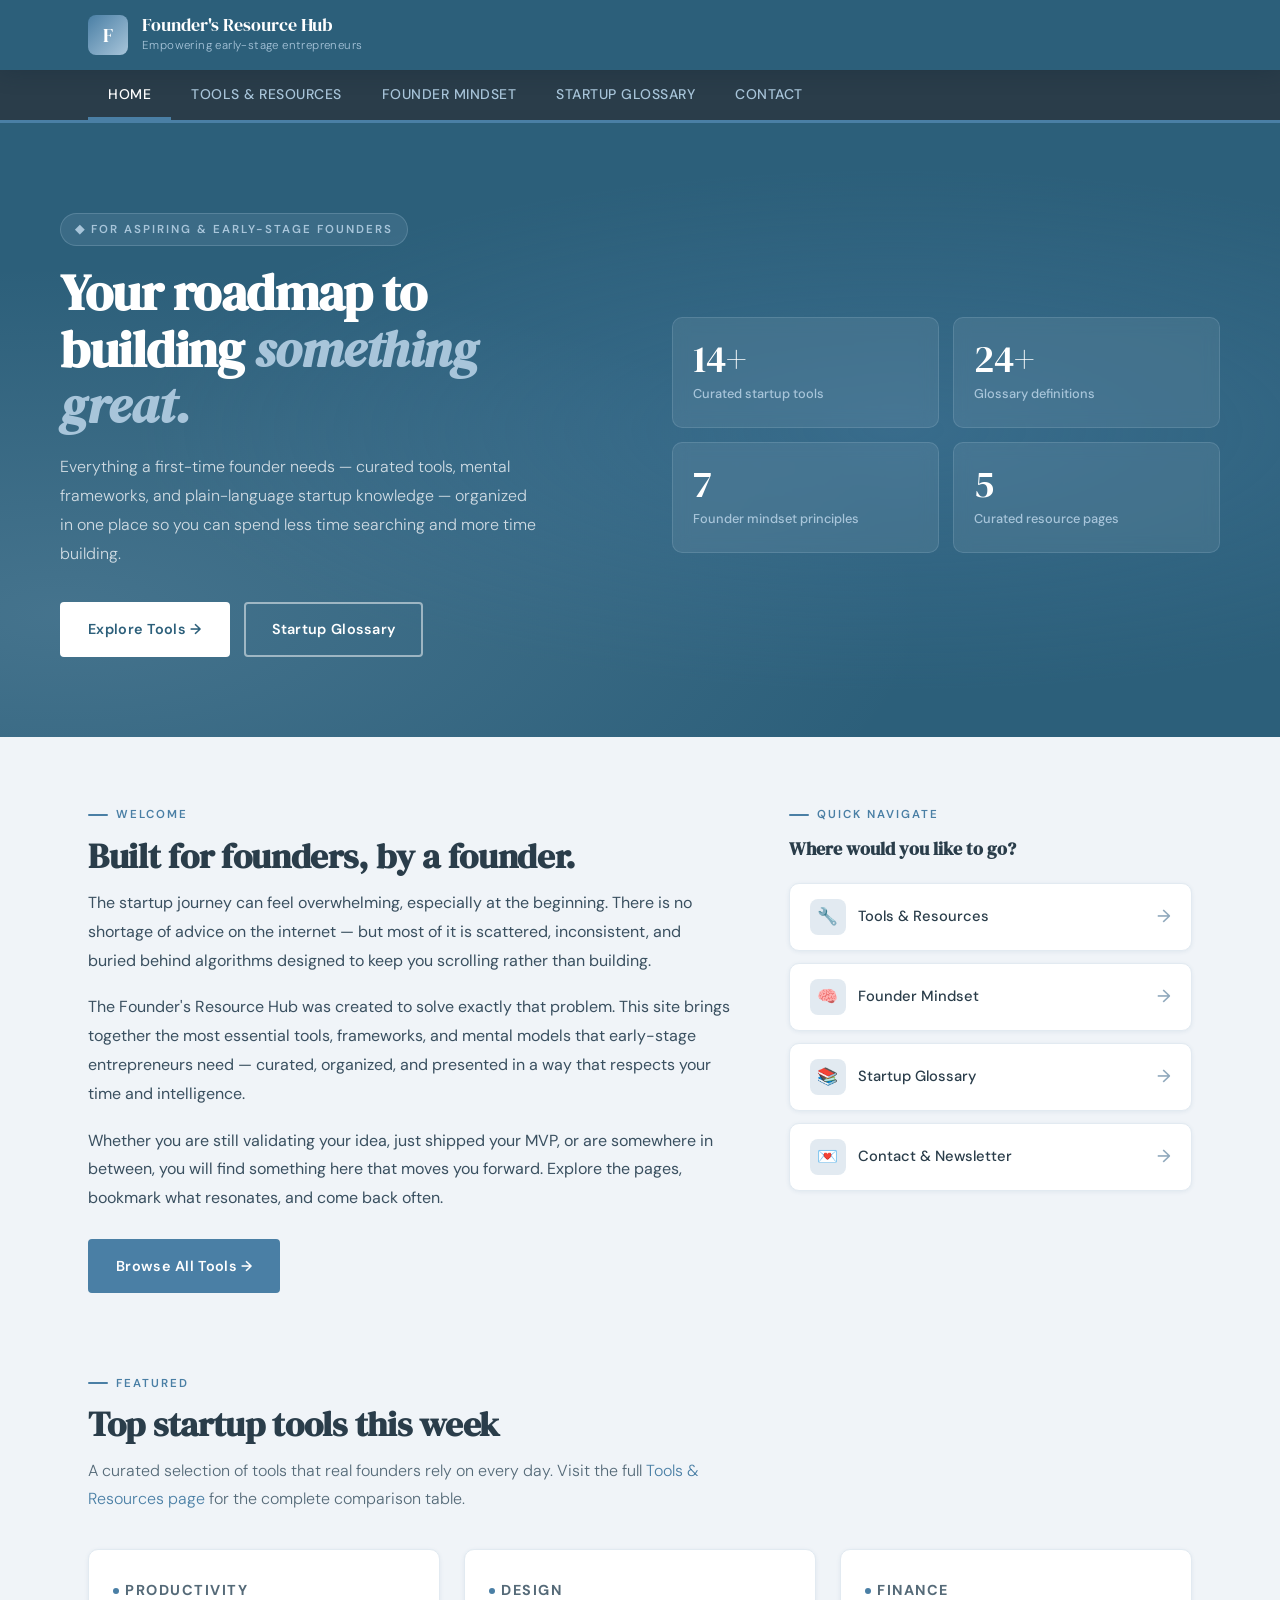
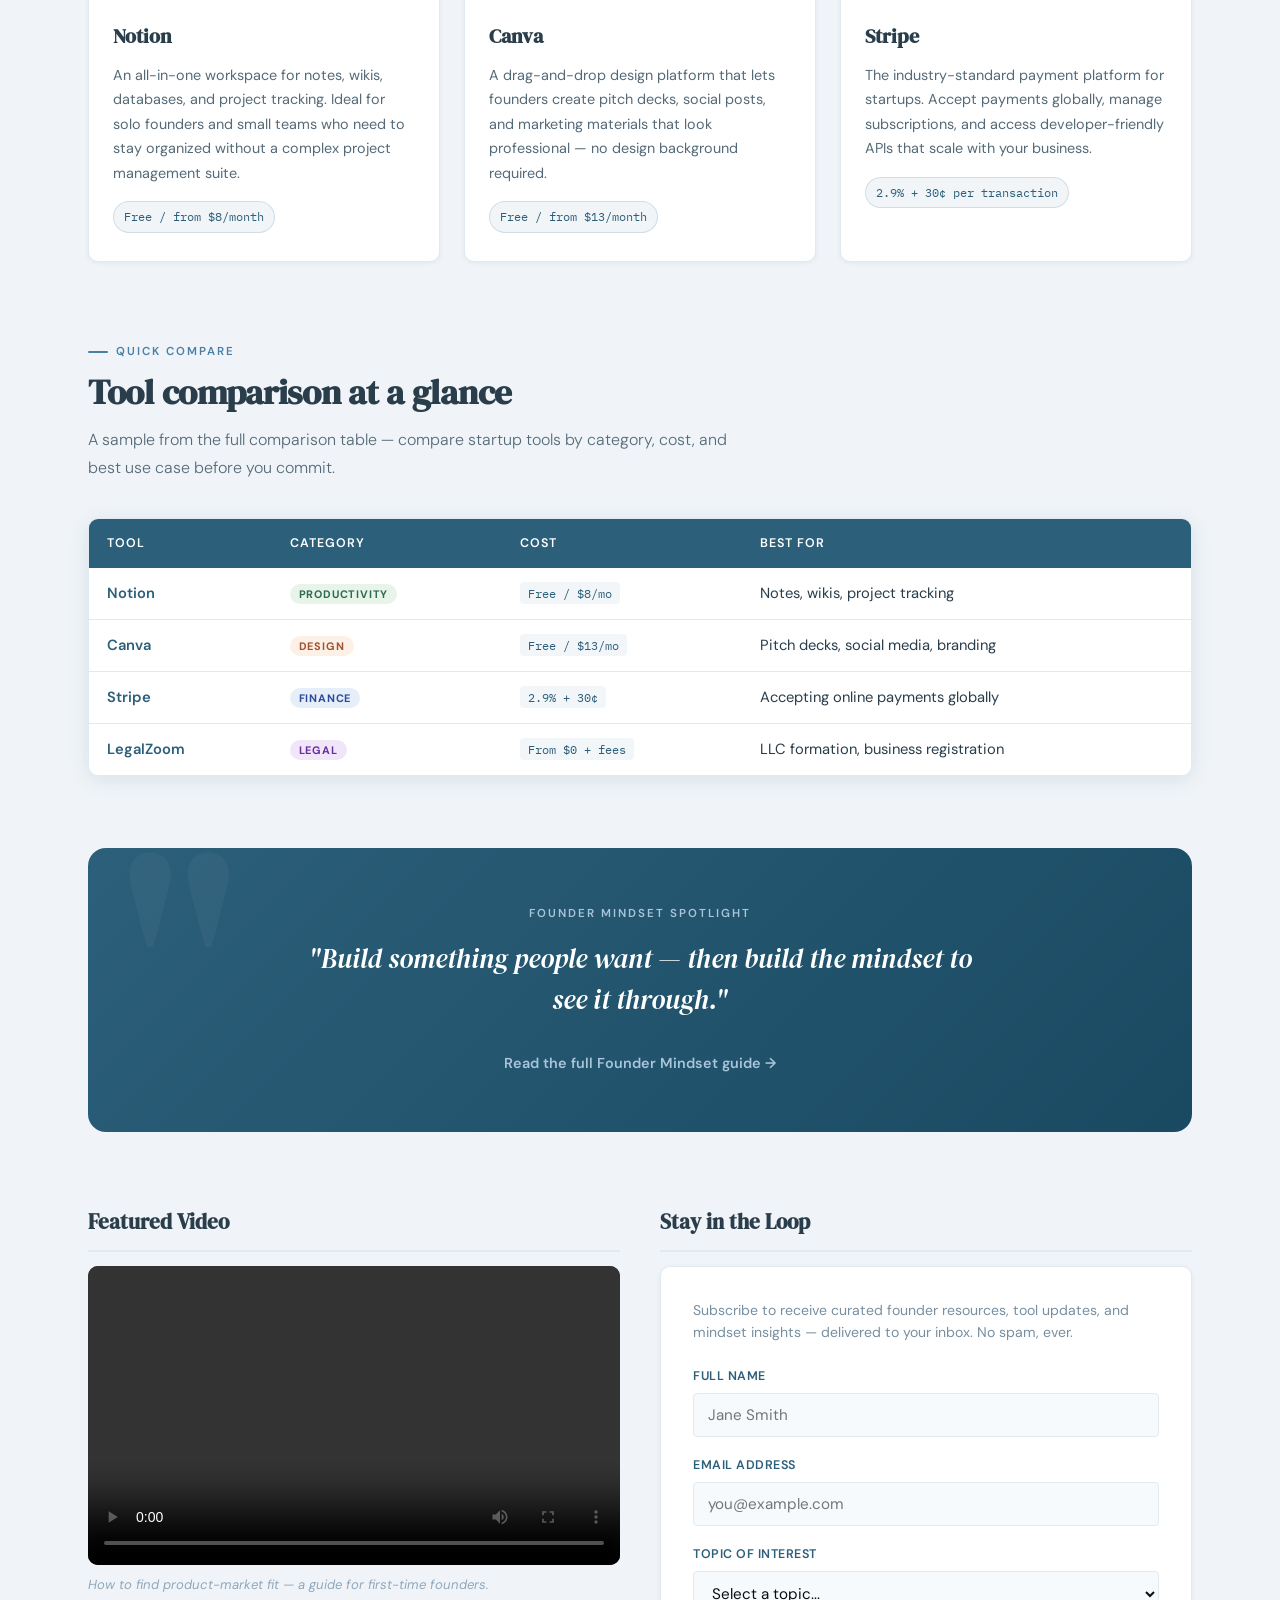
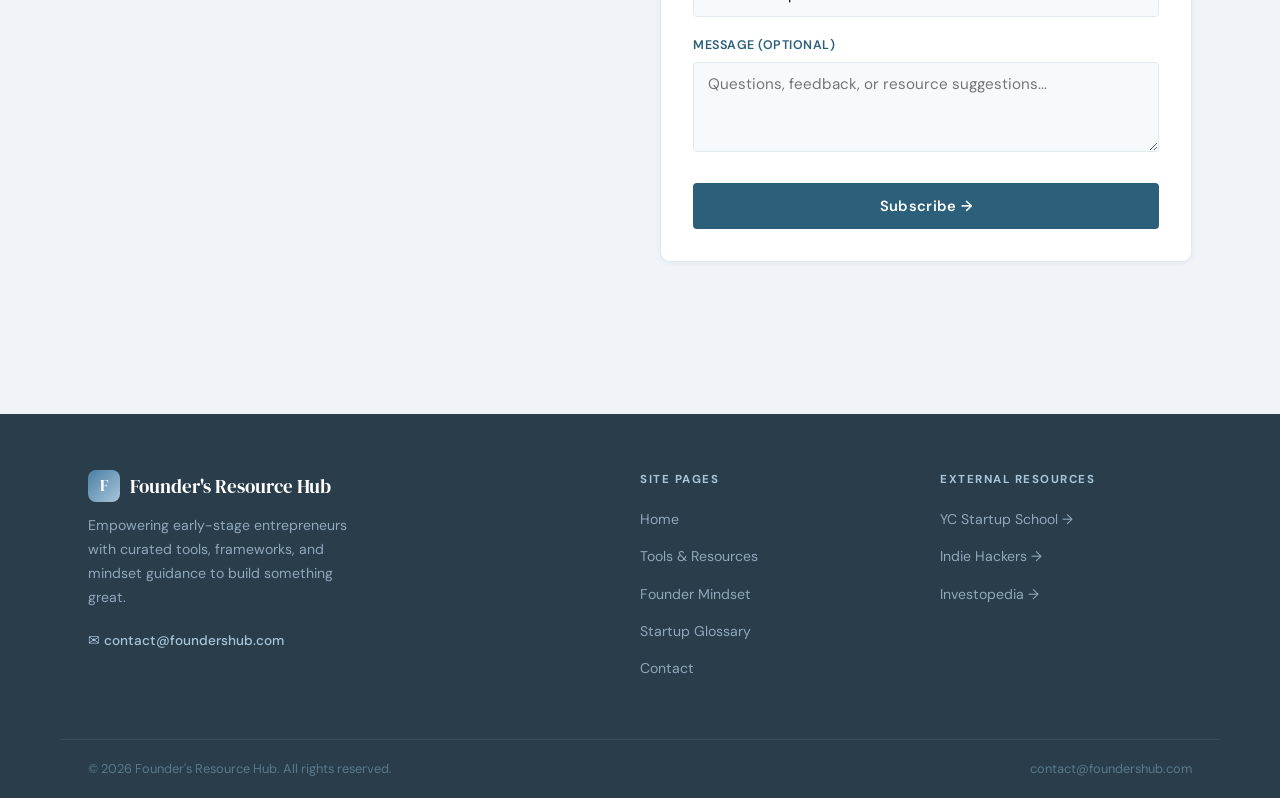
==== index.html @ 888d537c "Add files via upload" ====
<!DOCTYPE html>
<html lang="en">
<head>
    <meta charset="UTF-8">
    <meta name="viewport" content="width=device-width, initial-scale=1.0">
    <meta name="description" content="Founder's Resource Hub — a curated destination for early-stage entrepreneurs seeking tools, frameworks, and mindset guidance.">
    <meta name="keywords" content="startup, founder, entrepreneur, resources, tools, mindset, glossary, early stage">
    <meta name="author" content="Founder's Resource Hub">
    <title>Home | Founder's Resource Hub</title>
    <link rel="stylesheet" href="styles.css">
    <link rel="preconnect" href="https://fonts.googleapis.com"><link rel="preconnect" href="https://fonts.gstatic.com" crossorigin><link href="https://fonts.googleapis.com/css2?family=DM+Serif+Display:ital@0;1&family=DM+Sans:wght@300;400;500;600&family=IBM+Plex+Mono:wght@400;500&display=swap" rel="stylesheet">
</head>
<body>

    <header>
        <div class="header-inner">
            <div class="logo-wrap">
                <div class="logo-mark">F</div>
                <div>
                    <div class="site-name">Founder's Resource Hub</div>
                    <div class="site-tagline">Empowering early-stage entrepreneurs</div>
                </div>
            </div>
        </div>
    </header>
    <nav>
        <ul>
            <li><a href="index.html" class="active">Home</a></li>
            <li><a href="tools.html">Tools &amp; Resources</a></li>
            <li><a href="mindset.html">Founder Mindset</a></li>
            <li><a href="glossary.html">Startup Glossary</a></li>
            <li><a href="contact.html">Contact</a></li>
            </ul>
    </nav>

    <!-- HERO -->
    <section class="hero">
        <div class="hero-inner">
            <div>
                <div class="hero-eyebrow fade-up">&#9670; For Aspiring &amp; Early-Stage Founders</div>
                <h1 class="fade-up fade-up-1">Your roadmap to building <em>something great.</em></h1>
                <p class="hero-sub fade-up fade-up-2">Everything a first-time founder needs — curated tools, mental frameworks, and plain-language startup knowledge — organized in one place so you can spend less time searching and more time building.</p>
                <div class="hero-cta fade-up fade-up-3">
                    <a href="tools.html" class="btn btn-primary">Explore Tools &rarr;</a>
                    <a href="glossary.html" class="btn btn-outline">Startup Glossary</a>
                </div>
            </div>
            <div class="hero-stats fade-up fade-up-2">
                <div class="stat-card">
                    <div class="stat-number">14+</div>
                    <div class="stat-label">Curated startup tools</div>
                </div>
                <div class="stat-card">
                    <div class="stat-number">24+</div>
                    <div class="stat-label">Glossary definitions</div>
                </div>
                <div class="stat-card">
                    <div class="stat-number">7</div>
                    <div class="stat-label">Founder mindset principles</div>
                </div>
                <div class="stat-card">
                    <div class="stat-number">5</div>
                    <div class="stat-label">Curated resource pages</div>
                </div>
            </div>
        </div>
    </section>

    <main>

        <!-- WELCOME + QUICK NAV -->
        <div class="section welcome-grid">
            <div class="welcome-body">
                <div class="section-label">Welcome</div>
                <h2 class="section-heading">Built for founders, by a founder.</h2>
                <p>The startup journey can feel overwhelming, especially at the beginning. There is no shortage of advice on the internet — but most of it is scattered, inconsistent, and buried behind algorithms designed to keep you scrolling rather than building.</p>
                <p>The Founder's Resource Hub was created to solve exactly that problem. This site brings together the most essential tools, frameworks, and mental models that early-stage entrepreneurs need — curated, organized, and presented in a way that respects your time and intelligence.</p>
                <p>Whether you are still validating your idea, just shipped your MVP, or are somewhere in between, you will find something here that moves you forward. Explore the pages, bookmark what resonates, and come back often.</p>
                <a href="tools.html" class="btn btn-solid" style="margin-top:8px;">Browse All Tools &rarr;</a>
            </div>
            <div>
                <div class="section-label">Quick Navigate</div>
                <h3 style="font-family:var(--font-display);font-size:1.1rem;color:var(--dark-gray);margin-bottom:18px;">Where would you like to go?</h3>
                <div class="quick-nav-stack">
                    <a href="tools.html" class="nav-pill">
                        <div class="nav-pill-left"><div class="pill-icon">&#128295;</div>Tools &amp; Resources</div>
                        <span class="pill-arrow">&#8594;</span>
                    </a>
                    <a href="mindset.html" class="nav-pill">
                        <div class="nav-pill-left"><div class="pill-icon">&#129504;</div>Founder Mindset</div>
                        <span class="pill-arrow">&#8594;</span>
                    </a>
                    <a href="glossary.html" class="nav-pill">
                        <div class="nav-pill-left"><div class="pill-icon">&#128218;</div>Startup Glossary</div>
                        <span class="pill-arrow">&#8594;</span>
                    </a>
                    <a href="contact.html" class="nav-pill">
                        <div class="nav-pill-left"><div class="pill-icon">&#128140;</div>Contact &amp; Newsletter</div>
                        <span class="pill-arrow">&#8594;</span>
                    </a>
                </div>
            </div>
        </div>

        <!-- FEATURED TOOLS -->
        <section class="section">
            <div class="section-label">Featured</div>
            <h2 class="section-heading">Top startup tools this week</h2>
            <p class="section-intro">A curated selection of tools that real founders rely on every day. Visit the full <a href="tools.html">Tools &amp; Resources page</a> for the complete comparison table.</p>
            <div class="tools-grid">
                <div class="tool-card">
                    <p class="tool-cat">Productivity</p>
                    <h3>Notion</h3>
                    <p>An all-in-one workspace for notes, wikis, databases, and project tracking. Ideal for solo founders and small teams who need to stay organized without a complex project management suite.</p>
                    <span class="tool-cost">Free / from $8/month</span>
                </div>
                <div class="tool-card">
                    <p class="tool-cat">Design</p>
                    <h3>Canva</h3>
                    <p>A drag-and-drop design platform that lets founders create pitch decks, social posts, and marketing materials that look professional — no design background required.</p>
                    <span class="tool-cost">Free / from $13/month</span>
                </div>
                <div class="tool-card">
                    <p class="tool-cat">Finance</p>
                    <h3>Stripe</h3>
                    <p>The industry-standard payment platform for startups. Accept payments globally, manage subscriptions, and access developer-friendly APIs that scale with your business.</p>
                    <span class="tool-cost">2.9% + 30&cent; per transaction</span>
                </div>
            </div>
        </section>

        <!-- TOOL COMPARISON TABLE -->
        <section class="section">
            <div class="section-label">Quick Compare</div>
            <h2 class="section-heading">Tool comparison at a glance</h2>
            <p class="section-intro">A sample from the full comparison table — compare startup tools by category, cost, and best use case before you commit.</p>
            <div class="table-wrap">
                <table>
                    <thead>
                        <tr>
                            <th>Tool</th>
                            <th>Category</th>
                            <th>Cost</th>
                            <th>Best For</th>
                        </tr>
                    </thead>
                    <tbody>
                        <tr>
                            <td>Notion</td>
                            <td><span class="cat-badge cat-productivity">Productivity</span></td>
                            <td><span class="cost-badge">Free / $8/mo</span></td>
                            <td>Notes, wikis, project tracking</td>
                        </tr>
                        <tr>
                            <td>Canva</td>
                            <td><span class="cat-badge cat-design">Design</span></td>
                            <td><span class="cost-badge">Free / $13/mo</span></td>
                            <td>Pitch decks, social media, branding</td>
                        </tr>
                        <tr>
                            <td>Stripe</td>
                            <td><span class="cat-badge cat-finance">Finance</span></td>
                            <td><span class="cost-badge">2.9% + 30&cent;</span></td>
                            <td>Accepting online payments globally</td>
                        </tr>
                        <tr>
                            <td>LegalZoom</td>
                            <td><span class="cat-badge cat-legal">Legal</span></td>
                            <td><span class="cost-badge">From $0 + fees</span></td>
                            <td>LLC formation, business registration</td>
                        </tr>
                    </tbody>
                </table>
            </div>
        </section>

        <!-- MINDSET SPOTLIGHT -->
        <div class="spotlight">
            <span class="spotlight-label">Founder Mindset Spotlight</span>
            <blockquote>"Build something people want — then build the mindset to see it through."</blockquote>
            <a href="mindset.html">Read the full Founder Mindset guide &rarr;</a>
        </div>

        <!-- VIDEO + NEWSLETTER -->
        <section class="section bottom-row">
            <div>
                <h3 class="panel-heading">Featured Video</h3>
                <div class="video-wrap">
                    <video controls poster="">
                        <source src="video/founder-intro.mp4" type="video/mp4">
                        Your browser does not support the HTML5 video tag.
                    </video>
                </div>
                <p class="video-caption">How to find product-market fit — a guide for first-time founders.</p>
            </div>
            <div>
                <h3 class="panel-heading">Stay in the Loop</h3>
                <div class="form-card">
                    <p class="form-intro">Subscribe to receive curated founder resources, tool updates, and mindset insights — delivered to your inbox. No spam, ever.</p>
                    <form action="#" method="post">
                        <div class="form-group">
                            <label for="name">Full Name</label>
                            <input type="text" id="name" name="name" placeholder="Jane Smith" required>
                        </div>
                        <div class="form-group">
                            <label for="email">Email Address</label>
                            <input type="email" id="email" name="email" placeholder="you@example.com" required>
                        </div>
                        <div class="form-group">
                            <label for="interest">Topic of Interest</label>
                            <select id="interest" name="interest">
                                <option value="">Select a topic...</option>
                                <option value="tools">Tools &amp; Resources</option>
                                <option value="mindset">Founder Mindset</option>
                                <option value="glossary">Startup Glossary</option>
                                <option value="general">General Updates</option>
                            </select>
                        </div>
                        <div class="form-group">
                            <label for="message">Message (optional)</label>
                            <textarea id="message" name="message" placeholder="Questions, feedback, or resource suggestions..."></textarea>
                        </div>
                        <button type="submit" class="form-submit">Subscribe &rarr;</button>
                    </form>
                </div>
            </div>
        </section>

    </main>

    <footer>
        <div class="footer-inner">
            <div class="footer-brand">
                <div class="footer-logo">
                    <div class="logo-mark" style="width:32px;height:32px;font-size:1rem;">F</div>
                    Founder's Resource Hub
                </div>
                <p>Empowering early-stage entrepreneurs with curated tools, frameworks, and mindset guidance to build something great.</p>
                <a href="mailto:contact@foundershub.com">&#9993; contact@foundershub.com</a>
            </div>
            <div class="footer-col">
                <h4>Site Pages</h4>
                <ul>
                    <li><a href="index.html">Home</a></li>
                    <li><a href="tools.html">Tools &amp; Resources</a></li>
                    <li><a href="mindset.html">Founder Mindset</a></li>
                    <li><a href="glossary.html">Startup Glossary</a></li>
                    <li><a href="contact.html">Contact</a></li>
                </ul>
            </div>
            <div class="footer-col">
                <h4>External Resources</h4>
                <ul>
                    <li><a href="https://www.startupschool.org" target="_blank">YC Startup School &rarr;</a></li>
                    <li><a href="https://www.indiehackers.com" target="_blank">Indie Hackers &rarr;</a></li>
                    <li><a href="https://www.investopedia.com" target="_blank">Investopedia &rarr;</a></li>
                </ul>
            </div>
        </div>
        <div class="footer-bottom">
            <p>&copy; 2026 Founder's Resource Hub. All rights reserved.</p>
            <a href="mailto:contact@foundershub.com">contact@foundershub.com</a>
        </div>
    </footer>

</body>
</html>
---- styles.css ----
/* ============================================================
   Founder's Resource Hub — styles.css
   Steel-blue palette from Realtime Colors
   Aesthetic: Editorial magazine meets modern startup credibility
   ============================================================ */

:root {
    --text:        #0d0d0d;
    --background:  #f0f4f8;
    --primary:     #4a7fa5;
    --secondary:   #a8c5da;
    --accent:      #2c5f7a;
    --white:       #ffffff;
    --off-white:   #f7fafc;
    --light-gray:  #e2eaf1;
    --mid-gray:    #8fa8bc;
    --dark-gray:   #2a3d4a;
    --font-display:'DM Serif Display', Georgia, serif;
    --font-body:   'DM Sans', 'Segoe UI', sans-serif;
    --font-mono:   'IBM Plex Mono', monospace;
    --max-width:   1160px;
    --radius-sm:   4px;
    --radius-md:   10px;
    --radius-lg:   18px;
    --shadow-sm:   0 1px 4px rgba(44,95,122,0.08);
    --shadow-md:   0 4px 20px rgba(44,95,122,0.12);
    --shadow-lg:   0 12px 40px rgba(44,95,122,0.18);
    --transition:  0.22s cubic-bezier(0.4, 0, 0.2, 1);
}

*,*::before,*::after{margin:0;padding:0;box-sizing:border-box;}
html{scroll-behavior:smooth;}
body{font-family:var(--font-body);background-color:var(--background);color:var(--text);font-size:16px;line-height:1.7;-webkit-font-smoothing:antialiased;}
img{max-width:100%;display:block;}
a{color:var(--primary);text-decoration:none;transition:color var(--transition);}
a:hover{color:var(--accent);}

/* ===== HEADER ===== */
header{background-color:var(--accent);position:sticky;top:0;z-index:100;box-shadow:0 2px 20px rgba(20,40,55,0.3);}
.header-inner{max-width:var(--max-width);margin:0 auto;padding:0 28px;height:70px;display:flex;align-items:center;justify-content:space-between;}
.logo-wrap{display:flex;align-items:center;gap:14px;}
.logo-mark{width:40px;height:40px;background:linear-gradient(135deg,var(--primary),var(--secondary));border-radius:8px;display:flex;align-items:center;justify-content:center;font-family:var(--font-display);font-size:1.2rem;color:var(--white);flex-shrink:0;}
.site-name{font-family:var(--font-display);font-size:1.12rem;color:var(--white);line-height:1.2;}
.site-tagline{font-size:0.72rem;color:var(--secondary);letter-spacing:0.4px;font-weight:300;}

/* ===== NAV ===== */
nav{background-color:var(--dark-gray);border-bottom:3px solid var(--primary);}
nav ul{max-width:var(--max-width);margin:0 auto;padding:0 28px;list-style:none;display:flex;}
nav ul li a{display:block;padding:13px 20px;color:var(--secondary);font-size:0.875rem;font-weight:500;letter-spacing:0.5px;text-transform:uppercase;position:relative;transition:color var(--transition);}
nav ul li a::after{content:'';position:absolute;bottom:0;left:0;right:0;height:3px;background:var(--primary);transform:scaleX(0);transition:transform var(--transition);}
nav ul li a:hover,nav ul li a.active{color:var(--white);}
nav ul li a:hover::after,nav ul li a.active::after{transform:scaleX(1);}

/* ===== HERO ===== */
.hero{background-color:var(--accent);background-image:radial-gradient(ellipse at 70% 50%,rgba(74,127,165,0.4) 0%,transparent 60%),radial-gradient(ellipse at 5% 80%,rgba(168,197,218,0.2) 0%,transparent 50%);color:var(--white);padding:90px 28px 80px;position:relative;overflow:hidden;}
.hero::before{content:'';position:absolute;inset:0;background-image:url("data:image/svg+xml,%3Csvg width='60' height='60' viewBox='0 0 60 60' xmlns='http://www.w3.org/2000/svg'%3E%3Cg fill='%23a8c5da' fill-opacity='0.05'%3E%3Cpath d='M36 34v-4h-2v4h-4v2h4v4h2v-4h4v-2h-4zm0-30V0h-2v4h-4v2h4v4h2V6h4V4h-4zM6 34v-4H4v4H0v2h4v4h2v-4h4v-2H6zM6 4V0H4v4H0v2h4v4h2V6h4V4H6z'/%3E%3C/g%3E%3C/g%3E%3C/svg%3E");opacity:0.5;}
.hero-inner{max-width:var(--max-width);margin:0 auto;position:relative;z-index:1;display:grid;grid-template-columns:1fr 1fr;gap:64px;align-items:center;}
.hero-eyebrow{display:inline-flex;align-items:center;gap:8px;font-size:0.72rem;font-weight:600;letter-spacing:2px;text-transform:uppercase;color:var(--secondary);margin-bottom:18px;background:rgba(168,197,218,0.12);padding:6px 14px;border-radius:20px;border:1px solid rgba(168,197,218,0.25);}
.hero h1{font-family:var(--font-display);font-size:clamp(2.2rem,4vw,3.5rem);line-height:1.1;color:var(--white);margin-bottom:20px;letter-spacing:-0.5px;}
.hero h1 em{font-style:italic;color:var(--secondary);}
.hero-sub{font-size:1rem;color:rgba(240,244,248,0.82);max-width:480px;margin-bottom:34px;font-weight:300;line-height:1.8;}
.hero-cta{display:flex;gap:14px;flex-wrap:wrap;}
.hero-stats{display:grid;grid-template-columns:1fr 1fr;gap:14px;}
.stat-card{background:rgba(255,255,255,0.08);border:1px solid rgba(168,197,218,0.2);border-radius:var(--radius-md);padding:22px 20px;backdrop-filter:blur(8px);transition:background var(--transition);}
.stat-card:hover{background:rgba(255,255,255,0.14);}
.stat-number{font-family:var(--font-display);font-size:2.4rem;color:var(--white);line-height:1;margin-bottom:5px;}
.stat-label{font-size:0.8rem;color:var(--secondary);font-weight:500;}

/* ===== BUTTONS ===== */
.btn{display:inline-flex;align-items:center;gap:8px;font-family:var(--font-body);font-weight:600;font-size:0.9rem;padding:13px 26px;border-radius:var(--radius-sm);border:2px solid transparent;cursor:pointer;text-decoration:none;transition:all var(--transition);letter-spacing:0.3px;}
.btn-primary{background:var(--white);color:var(--accent);border-color:var(--white);}
.btn-primary:hover{background:var(--secondary);border-color:var(--secondary);color:var(--accent);transform:translateY(-2px);box-shadow:0 6px 20px rgba(0,0,0,0.15);}
.btn-outline{background:transparent;color:var(--white);border-color:rgba(255,255,255,0.5);}
.btn-outline:hover{background:rgba(255,255,255,0.12);border-color:var(--white);color:var(--white);transform:translateY(-2px);}
.btn-solid{background:var(--primary);color:var(--white);border-color:var(--primary);}
.btn-solid:hover{background:var(--accent);border-color:var(--accent);color:var(--white);transform:translateY(-2px);box-shadow:var(--shadow-md);}

/* ===== MAIN & SECTIONS ===== */
main{max-width:var(--max-width);margin:0 auto;padding:0 28px 80px;}
.section{margin-bottom:72px;}
.section:first-child{margin-top:60px;}

.section-label{display:inline-flex;align-items:center;gap:8px;font-size:0.72rem;font-weight:600;letter-spacing:2px;text-transform:uppercase;color:var(--primary);margin-bottom:10px;}
.section-label::before{content:'';display:block;width:20px;height:2px;background:var(--primary);border-radius:1px;}
.section-heading{font-family:var(--font-display);font-size:clamp(1.6rem,3vw,2.2rem);color:var(--dark-gray);line-height:1.2;margin-bottom:12px;letter-spacing:-0.3px;}
.section-intro{font-size:1rem;color:#556a78;max-width:640px;margin-bottom:36px;font-weight:300;line-height:1.75;}

/* ===== WELCOME GRID ===== */
.welcome-grid{display:grid;grid-template-columns:1.6fr 1fr;gap:56px;align-items:start;}
.welcome-body p{font-size:1rem;color:#3a5060;margin-bottom:18px;line-height:1.8;}
.quick-nav-stack{display:flex;flex-direction:column;gap:12px;}
.nav-pill{display:flex;align-items:center;justify-content:space-between;background:var(--white);border:1px solid var(--light-gray);border-radius:var(--radius-md);padding:15px 20px;color:var(--dark-gray);font-weight:500;font-size:0.92rem;transition:all var(--transition);box-shadow:var(--shadow-sm);}
.nav-pill-left{display:flex;align-items:center;gap:12px;}
.pill-icon{width:36px;height:36px;background:var(--light-gray);border-radius:8px;display:flex;align-items:center;justify-content:center;font-size:1.05rem;flex-shrink:0;transition:background var(--transition);}
.pill-arrow{font-size:1.1rem;color:var(--mid-gray);transition:transform var(--transition),color var(--transition);}
.nav-pill:hover{background:var(--accent);border-color:var(--accent);color:var(--white);transform:translateX(4px);box-shadow:var(--shadow-md);text-decoration:none;}
.nav-pill:hover .pill-icon{background:rgba(255,255,255,0.18);}
.nav-pill:hover .pill-arrow{color:var(--white);transform:translateX(4px);}

/* ===== TOOL CARDS ===== */
.tools-grid{display:grid;grid-template-columns:repeat(3,1fr);gap:24px;}
.tool-card{background:var(--white);border:1px solid var(--light-gray);border-radius:var(--radius-md);padding:28px 24px;box-shadow:var(--shadow-sm);transition:transform var(--transition),box-shadow var(--transition),border-color var(--transition);position:relative;overflow:hidden;}
.tool-card::before{content:'';position:absolute;top:0;left:0;right:0;height:3px;background:linear-gradient(90deg,var(--primary),var(--secondary));opacity:0;transition:opacity var(--transition);}
.tool-card:hover{transform:translateY(-5px);box-shadow:var(--shadow-lg);border-color:var(--secondary);}
.tool-card:hover::before{opacity:1;}
.tool-cat{font-size:0.7rem;font-weight:700;text-transform:uppercase;letter-spacing:1.5px;color:var(--primary);margin-bottom:10px;display:flex;align-items:center;gap:6px;}
.tool-cat::before{content:'';display:block;width:6px;height:6px;border-radius:50%;background:var(--primary);}
.tool-card h3{font-family:var(--font-display);font-size:1.25rem;color:var(--dark-gray);margin-bottom:10px;}
.tool-card p{font-size:0.9rem;color:#556a78;line-height:1.7;margin-bottom:16px;}
.tool-cost{display:inline-block;font-size:0.78rem;font-family:var(--font-mono);color:var(--accent);background:rgba(74,127,165,0.08);padding:4px 10px;border-radius:20px;border:1px solid rgba(74,127,165,0.2);}

/* ===== TABLE ===== */
.table-wrap{overflow-x:auto;border-radius:var(--radius-md);box-shadow:var(--shadow-md);border:1px solid var(--light-gray);}
table{width:100%;border-collapse:collapse;background:var(--white);font-size:0.92rem;min-width:700px;}
table thead{background:var(--accent);}
table thead th{padding:14px 18px;text-align:left;color:var(--white);font-size:0.78rem;font-weight:600;text-transform:uppercase;letter-spacing:1px;white-space:nowrap;}
table tbody tr{border-bottom:1px solid var(--light-gray);transition:background var(--transition);}
table tbody tr:last-child{border-bottom:none;}
table tbody tr:hover{background:rgba(74,127,165,0.04);}
table tbody td{padding:13px 18px;color:var(--dark-gray);vertical-align:middle;}
table tbody td:first-child{font-weight:600;color:var(--accent);}
table tbody td a{color:var(--primary);font-size:0.85rem;font-weight:500;}
table tbody td a:hover{color:var(--accent);}
.cost-badge{font-family:var(--font-mono);font-size:0.78rem;color:var(--accent);background:rgba(74,127,165,0.07);padding:3px 8px;border-radius:4px;}
.cat-badge{font-size:0.68rem;font-weight:700;text-transform:uppercase;letter-spacing:0.8px;padding:3px 9px;border-radius:20px;white-space:nowrap;}
.cat-productivity{background:#e8f4ea;color:#2d6a4f;}
.cat-design{background:#fdf0e6;color:#a0522d;}
.cat-finance{background:#e6eefa;color:#2c4a9a;}
.cat-legal{background:#f0e6fa;color:#6a2ca0;}
.cat-marketing{background:#fae6e8;color:#a02c3a;}
.cat-development{background:#e6faf5;color:#2ca08a;}

/* ===== SPOTLIGHT BANNER ===== */
.spotlight{background:linear-gradient(135deg,var(--accent) 0%,#1a4a62 100%);border-radius:var(--radius-lg);padding:56px 64px;color:var(--white);text-align:center;margin-bottom:72px;position:relative;overflow:hidden;}
.spotlight::before{content:'"';position:absolute;top:-30px;left:30px;font-family:var(--font-display);font-size:18rem;color:rgba(255,255,255,0.04);line-height:1;pointer-events:none;}
.spotlight-label{font-size:0.72rem;font-weight:600;letter-spacing:2px;text-transform:uppercase;color:var(--secondary);margin-bottom:16px;display:block;}
.spotlight blockquote{font-family:var(--font-display);font-size:clamp(1.25rem,2.5vw,1.7rem);font-style:italic;line-height:1.5;color:var(--white);max-width:700px;margin:0 auto 28px;}
.spotlight a{color:var(--secondary);font-weight:600;font-size:0.9rem;display:inline-flex;align-items:center;gap:6px;transition:gap var(--transition),color var(--transition);}
.spotlight a:hover{color:var(--white);gap:10px;}

/* ===== BOTTOM ROW ===== */
.bottom-row{display:grid;grid-template-columns:1fr 1fr;gap:40px;}
.panel-heading{font-family:var(--font-display);font-size:1.3rem;color:var(--dark-gray);margin-bottom:14px;padding-bottom:10px;border-bottom:2px solid var(--light-gray);}
.video-wrap{background:var(--dark-gray);border-radius:var(--radius-md);overflow:hidden;aspect-ratio:16/9;display:flex;align-items:center;justify-content:center;}
.video-wrap video{width:100%;height:100%;object-fit:cover;display:block;}
.video-caption{font-size:0.82rem;color:var(--mid-gray);margin-top:10px;font-style:italic;line-height:1.5;}

/* ===== FORM ===== */
.form-card{background:var(--white);border:1px solid var(--light-gray);border-radius:var(--radius-md);padding:32px;box-shadow:var(--shadow-sm);}
.form-card .form-intro{font-size:0.88rem;color:#778fa0;margin-bottom:22px;line-height:1.6;}
.form-group{margin-bottom:18px;}
.form-group label{display:block;font-size:0.78rem;font-weight:600;color:var(--accent);margin-bottom:6px;text-transform:uppercase;letter-spacing:0.5px;}
.form-group input,.form-group select,.form-group textarea{width:100%;padding:11px 14px;border:1.5px solid var(--light-gray);border-radius:var(--radius-sm);font-family:var(--font-body);font-size:0.95rem;color:var(--text);background:var(--off-white);transition:border-color var(--transition),box-shadow var(--transition);outline:none;}
.form-group input:focus,.form-group select:focus,.form-group textarea:focus{border-color:var(--primary);box-shadow:0 0 0 3px rgba(74,127,165,0.12);background:var(--white);}
.form-group textarea{resize:vertical;min-height:90px;}
.form-row{display:grid;grid-template-columns:1fr 1fr;gap:16px;}
.form-submit{width:100%;background:var(--accent);color:var(--white);border:none;padding:13px 28px;border-radius:var(--radius-sm);font-size:0.92rem;font-weight:600;font-family:var(--font-body);cursor:pointer;letter-spacing:0.3px;transition:background var(--transition),transform var(--transition),box-shadow var(--transition);margin-top:4px;}
.form-submit:hover{background:var(--primary);transform:translateY(-2px);box-shadow:var(--shadow-md);}

/* ===== MINDSET CARDS ===== */
.mindset-card{background:var(--white);border:1px solid var(--light-gray);border-radius:var(--radius-md);padding:30px 30px 26px;margin-bottom:18px;box-shadow:var(--shadow-sm);display:grid;grid-template-columns:1fr auto;gap:20px;align-items:start;transition:box-shadow var(--transition),border-color var(--transition);}
.mindset-card:hover{box-shadow:var(--shadow-md);border-color:var(--secondary);}
.mindset-card h3{font-family:var(--font-display);font-size:1.2rem;color:var(--accent);margin-bottom:10px;}
.mindset-card p{font-size:0.92rem;color:#3a5060;line-height:1.78;}
.card-num{font-family:var(--font-display);font-size:3rem;color:var(--light-gray);line-height:1;font-style:italic;user-select:none;}

/* ===== TIP GRID ===== */
.tip-grid{display:grid;grid-template-columns:repeat(3,1fr);gap:20px;}
.tip-box{background:var(--white);border:1px solid var(--light-gray);border-radius:var(--radius-md);padding:24px 20px;box-shadow:var(--shadow-sm);transition:transform var(--transition);}
.tip-box:hover{transform:translateY(-3px);}
.tip-icon{font-size:1.5rem;margin-bottom:12px;display:block;}
.tip-box h4{font-family:var(--font-display);font-size:1rem;color:var(--accent);margin-bottom:8px;}
.tip-box p{font-size:0.88rem;color:#556a78;line-height:1.7;}

/* ===== GLOSSARY ===== */
.glossary-grid{display:grid;grid-template-columns:repeat(2,1fr);gap:18px;}
.glossary-term{background:var(--white);border:1px solid var(--light-gray);border-radius:var(--radius-md);padding:22px;box-shadow:var(--shadow-sm);transition:border-color var(--transition),transform var(--transition);}
.glossary-term:hover{border-color:var(--secondary);transform:translateY(-2px);}
.term-word{font-family:var(--font-display);font-size:1.1rem;color:var(--accent);margin-bottom:6px;}
.term-tag{display:inline-block;font-size:0.68rem;font-weight:700;text-transform:uppercase;letter-spacing:0.8px;color:var(--primary);background:rgba(74,127,165,0.1);padding:3px 9px;border-radius:20px;margin-bottom:10px;border:1px solid rgba(74,127,165,0.2);}
.glossary-term p{font-size:0.9rem;color:#3a5060;line-height:1.72;}
.alpha-section{margin-bottom:44px;}
.alpha-header{font-family:var(--font-display);font-size:2rem;font-style:italic;color:var(--primary);border-bottom:2px solid var(--light-gray);padding-bottom:8px;margin-bottom:20px;display:flex;align-items:center;gap:12px;}
.alpha-header::after{content:'';flex:1;height:1px;background:var(--light-gray);}

/* ===== CONTACT ===== */
.contact-layout{display:grid;grid-template-columns:1fr 1.6fr;gap:56px;align-items:start;}
.contact-info h3{font-family:var(--font-display);font-size:1.15rem;color:var(--accent);margin-bottom:14px;margin-top:28px;}
.contact-info h3:first-child{margin-top:0;}
.contact-info p{font-size:0.93rem;color:#3a5060;line-height:1.75;margin-bottom:12px;}
.contact-detail{background:var(--white);border:1px solid var(--light-gray);border-radius:var(--radius-md);padding:14px 18px;margin-bottom:12px;box-shadow:var(--shadow-sm);}
.det-label{font-size:0.7rem;font-weight:700;text-transform:uppercase;letter-spacing:1px;color:var(--primary);margin-bottom:3px;}
.det-value{font-size:0.92rem;color:var(--dark-gray);}
.det-value a{color:var(--primary);font-weight:500;}
.faq-item{border-bottom:1px solid var(--light-gray);padding:14px 0;}
.faq-item:last-child{border-bottom:none;}
.faq-item h4{font-family:var(--font-display);font-size:0.97rem;color:var(--accent);margin-bottom:6px;}
.faq-item p{font-size:0.88rem;color:#556a78;line-height:1.68;}

/* ===== PAGE HERO (inner pages) ===== */
.page-hero{background:linear-gradient(135deg,var(--dark-gray) 0%,var(--accent) 100%);margin:0 -28px 56px;padding:56px 28px 48px;color:var(--white);position:relative;overflow:hidden;}
.page-hero-inner{max-width:var(--max-width);margin:0 auto;position:relative;z-index:1;}
.page-hero .section-label{color:var(--secondary);margin-bottom:12px;}
.page-hero .section-label::before{background:var(--secondary);}
.page-title{font-family:var(--font-display);font-size:clamp(1.8rem,3.5vw,2.8rem);color:var(--white);margin-bottom:14px;line-height:1.15;}
.page-intro{font-size:1rem;color:rgba(240,244,248,0.82);max-width:580px;font-weight:300;line-height:1.75;}

/* ===== FOOTER ===== */
footer{background:var(--dark-gray);color:var(--white);padding:56px 0 0;}
.footer-inner{max-width:var(--max-width);margin:0 auto;padding:0 28px 48px;display:grid;grid-template-columns:2fr 1fr 1fr;gap:48px;border-bottom:1px solid rgba(168,197,218,0.12);}
.footer-logo{font-family:var(--font-display);font-size:1.2rem;color:var(--white);margin-bottom:12px;display:flex;align-items:center;gap:10px;}
.footer-brand p{font-size:0.88rem;color:var(--mid-gray);line-height:1.7;max-width:280px;margin-bottom:16px;}
.footer-brand a{font-size:0.85rem;color:var(--secondary);font-weight:500;}
.footer-brand a:hover{color:var(--white);}
.footer-col h4{font-size:0.72rem;font-weight:700;text-transform:uppercase;letter-spacing:1.5px;color:var(--secondary);margin-bottom:16px;}
.footer-col ul{list-style:none;}
.footer-col ul li{margin-bottom:10px;}
.footer-col ul li a{font-size:0.88rem;color:var(--mid-gray);transition:color var(--transition);}
.footer-col ul li a:hover{color:var(--white);}
.footer-bottom{max-width:var(--max-width);margin:0 auto;padding:18px 28px;display:flex;align-items:center;justify-content:space-between;}
.footer-bottom p,.footer-bottom a{font-size:0.8rem;color:#5a7a8c;}
.footer-bottom a:hover{color:var(--secondary);}

/* ===== ANIMATIONS ===== */
@keyframes fadeUp{from{opacity:0;transform:translateY(20px);}to{opacity:1;transform:translateY(0);}}
.fade-up{animation:fadeUp 0.55s ease both;}
.fade-up-1{animation-delay:0.1s;}
.fade-up-2{animation-delay:0.2s;}
.fade-up-3{animation-delay:0.3s;}
.fade-up-4{animation-delay:0.4s;}
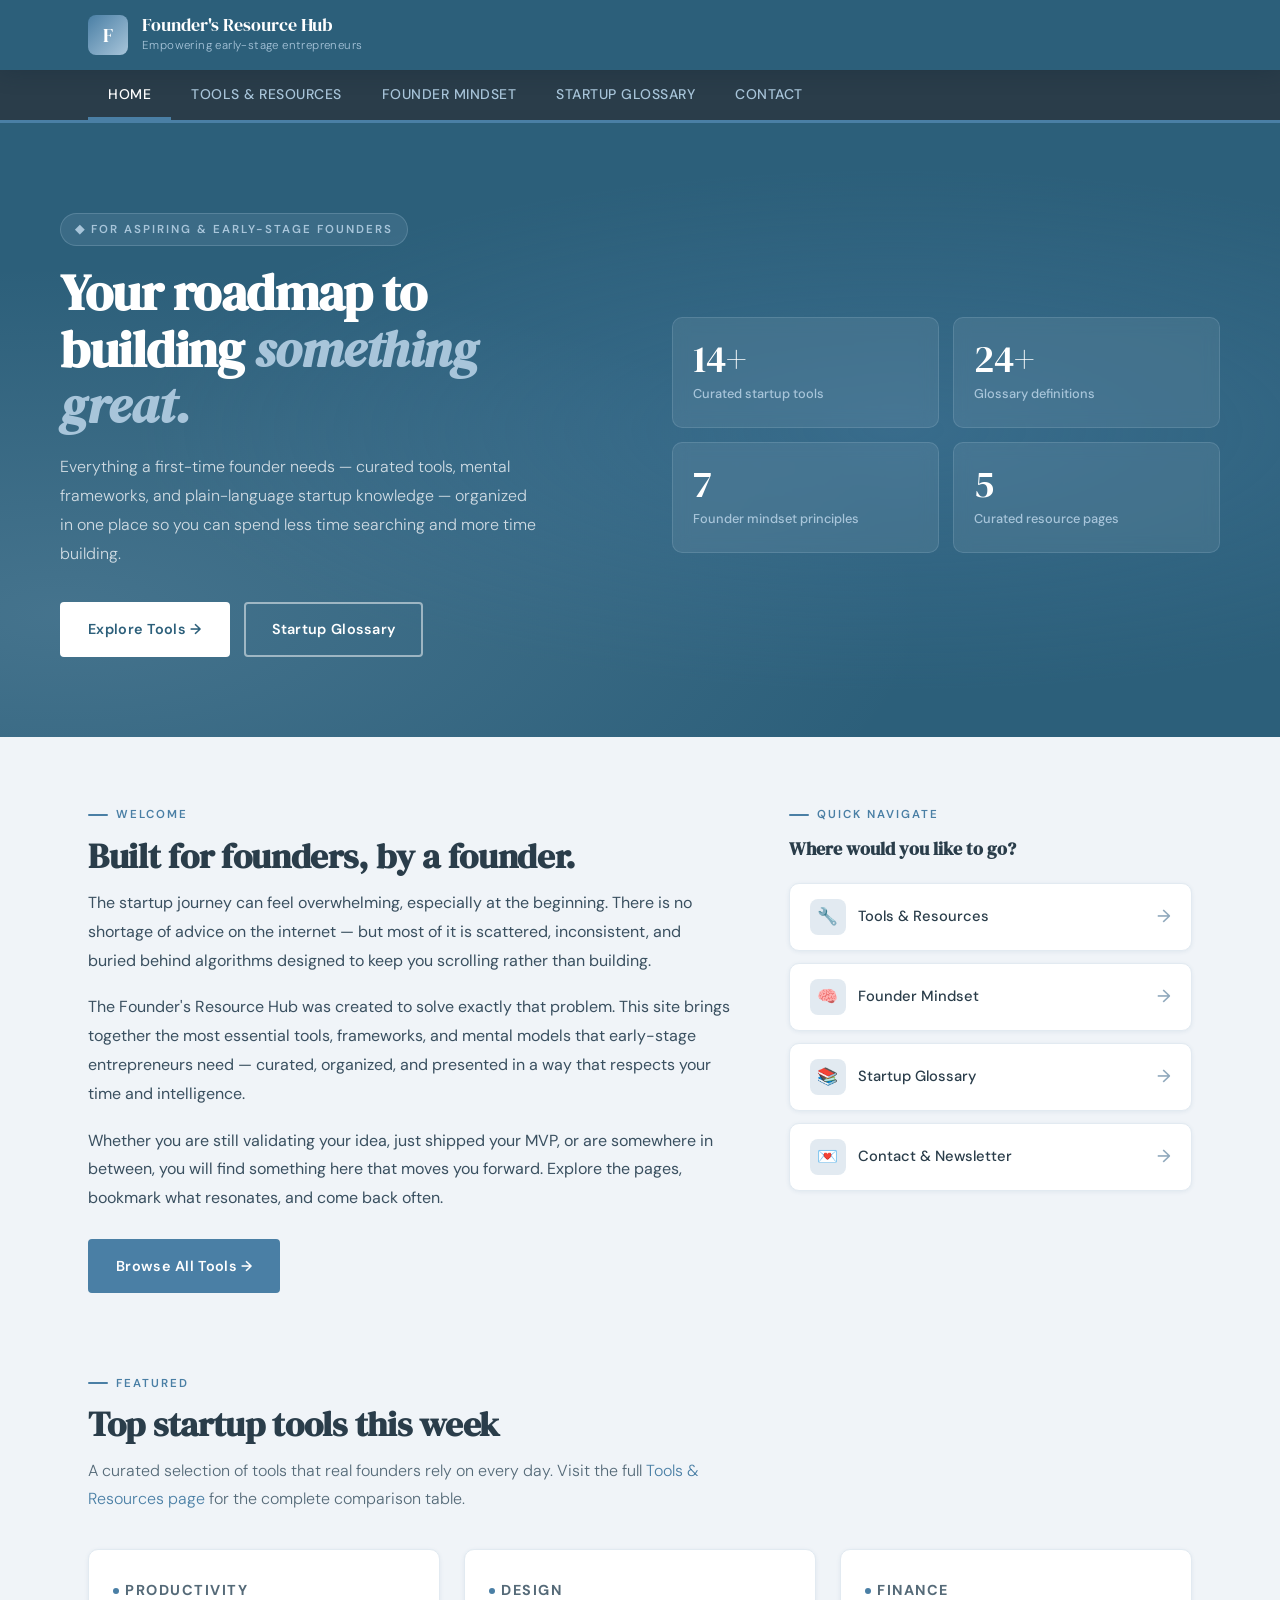
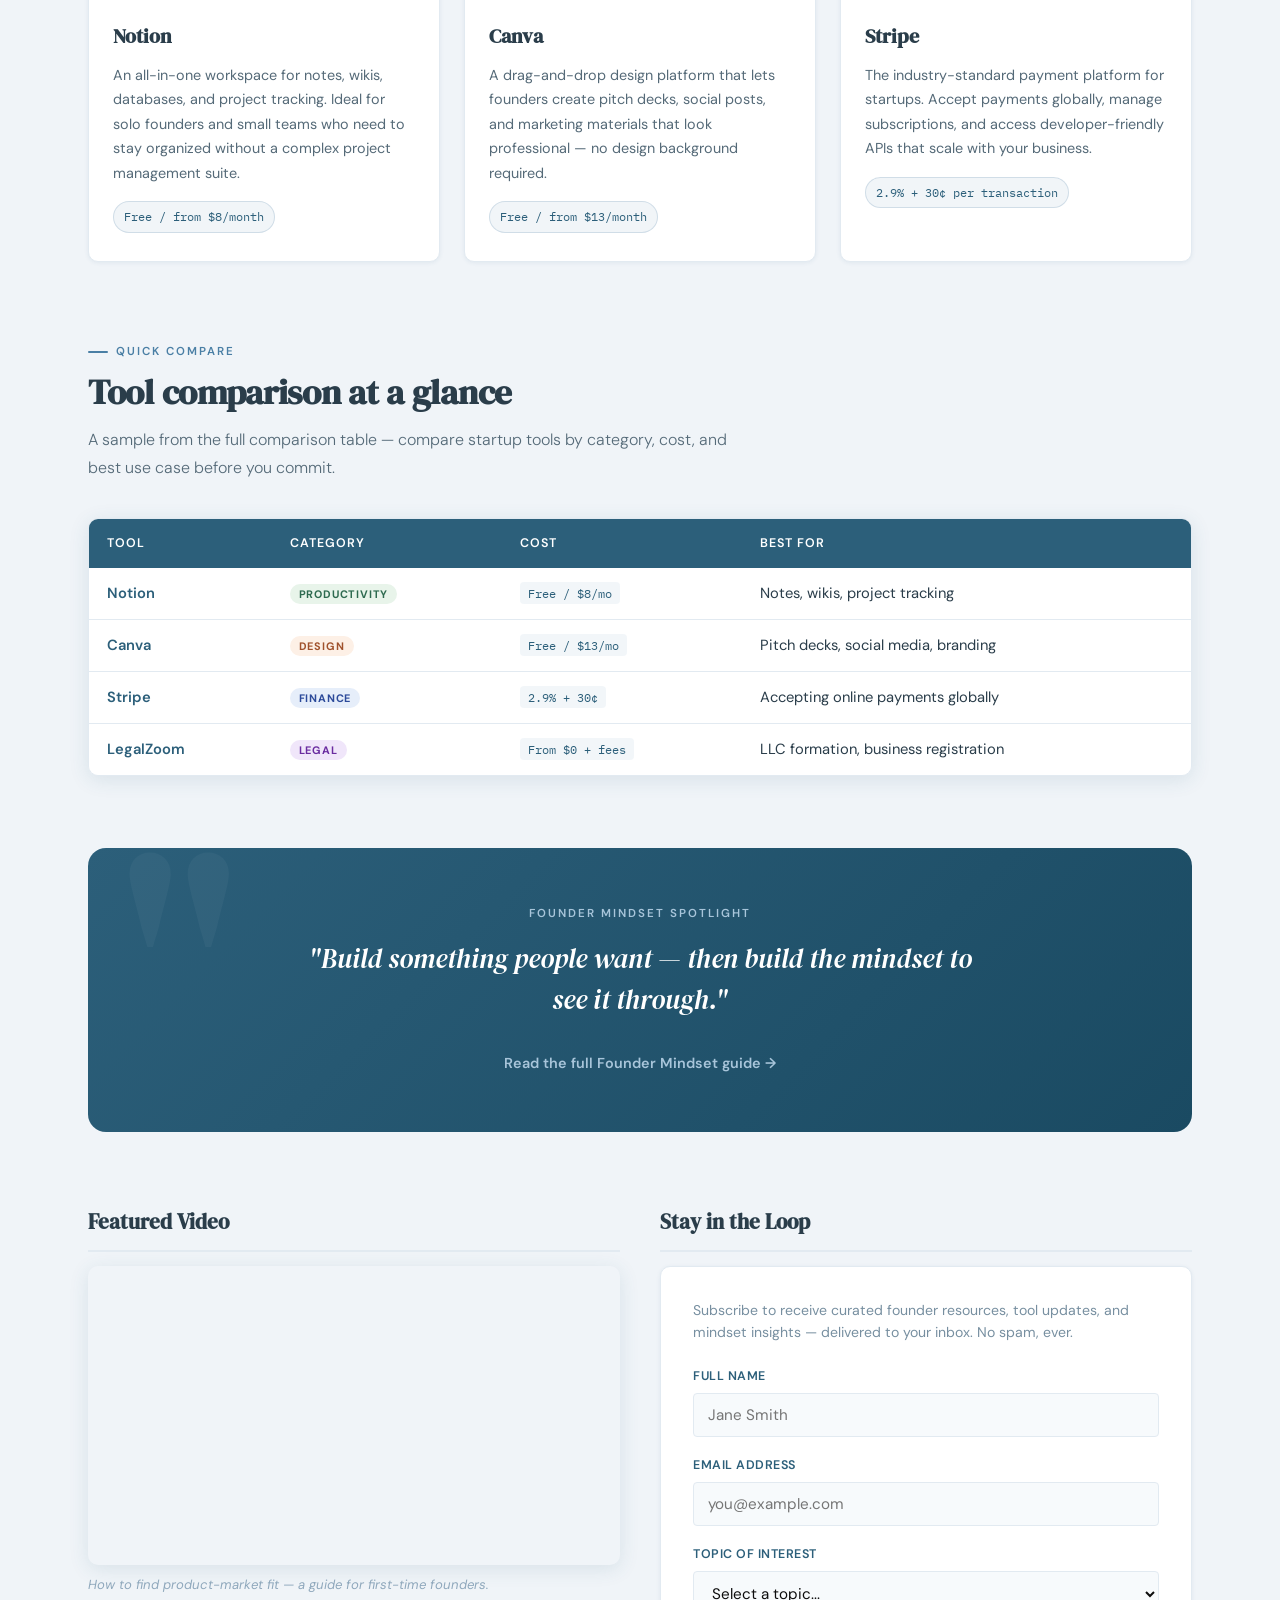
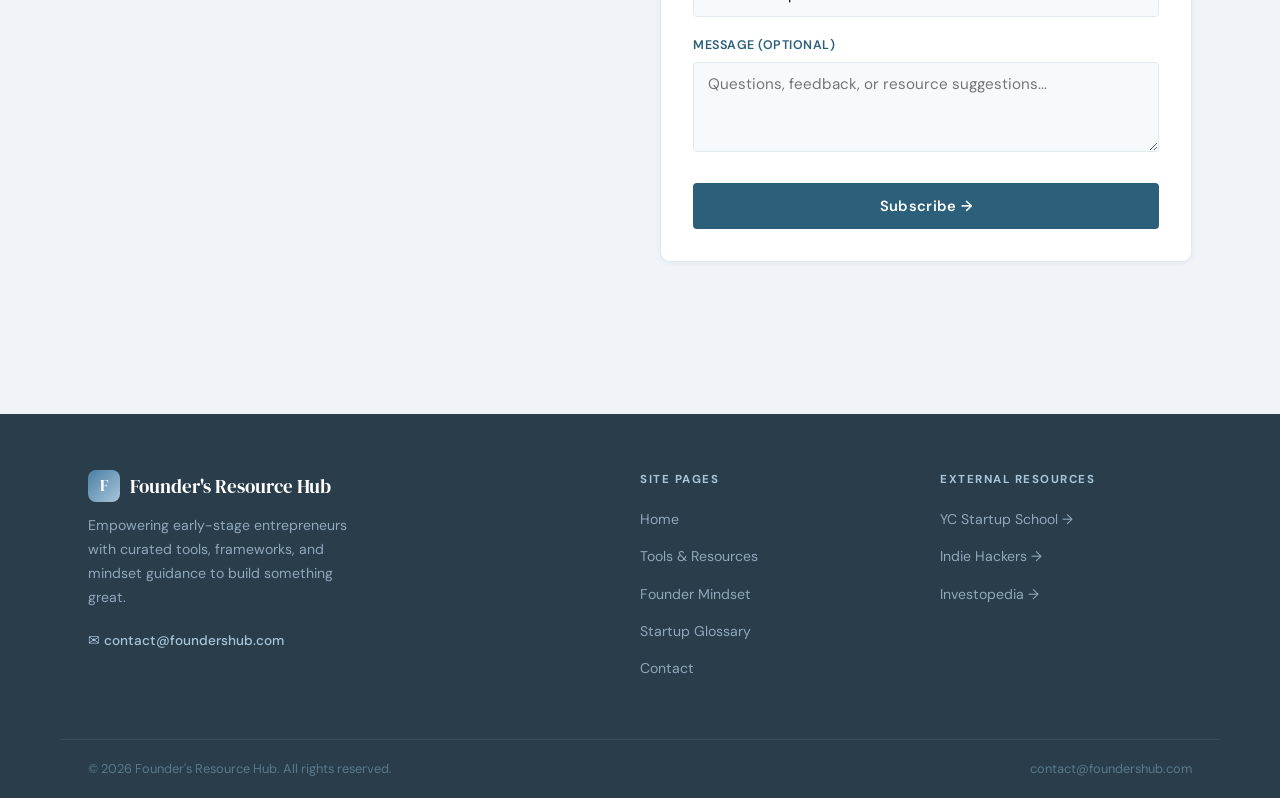
==== commit 3ec3bab2: "Update index.html" ====
--- a/index.html
+++ b/index.html
@@ -185,11 +185,24 @@
         <section class="section bottom-row">
             <div>
                 <h3 class="panel-heading">Featured Video</h3>
-                <div class="video-wrap">
-                    <video controls poster="">
-                        <source src="video/founder-intro.mp4" type="video/mp4">
-                        Your browser does not support the HTML5 video tag.
-                    </video>
+                <!-- HTML5 video tag (required for project) -->
+                <video controls style="display:none;">
+                    <source src="video/founder-intro.mp4" type="video/mp4">
+                    Your browser does not support the HTML5 video tag.
+                </video>
+
+                <!-- YouTube embed -->
+                <div style="border-radius:var(--radius-md);overflow:hidden;box-shadow:var(--shadow-md);">
+                    <div style="position:relative;padding-bottom:56.25%;height:0;overflow:hidden;">
+                        <iframe
+                            src="https://www.youtube.com/embed/Pg72m3CjuK4"
+                            title="The Founder Journey — Mindset for Early-Stage Entrepreneurs"
+                            frameborder="0"
+                            allow="accelerometer; autoplay; clipboard-write; encrypted-media; gyroscope; picture-in-picture; web-share"
+                            allowfullscreen
+                            style="position:absolute;top:0;left:0;width:100%;height:100%;">
+                        </iframe>
+                    </div>
                 </div>
                 <p class="video-caption">How to find product-market fit — a guide for first-time founders.</p>
             </div>
@@ -264,4 +277,4 @@
     </footer>
 
 </body>
-</html>+</html>
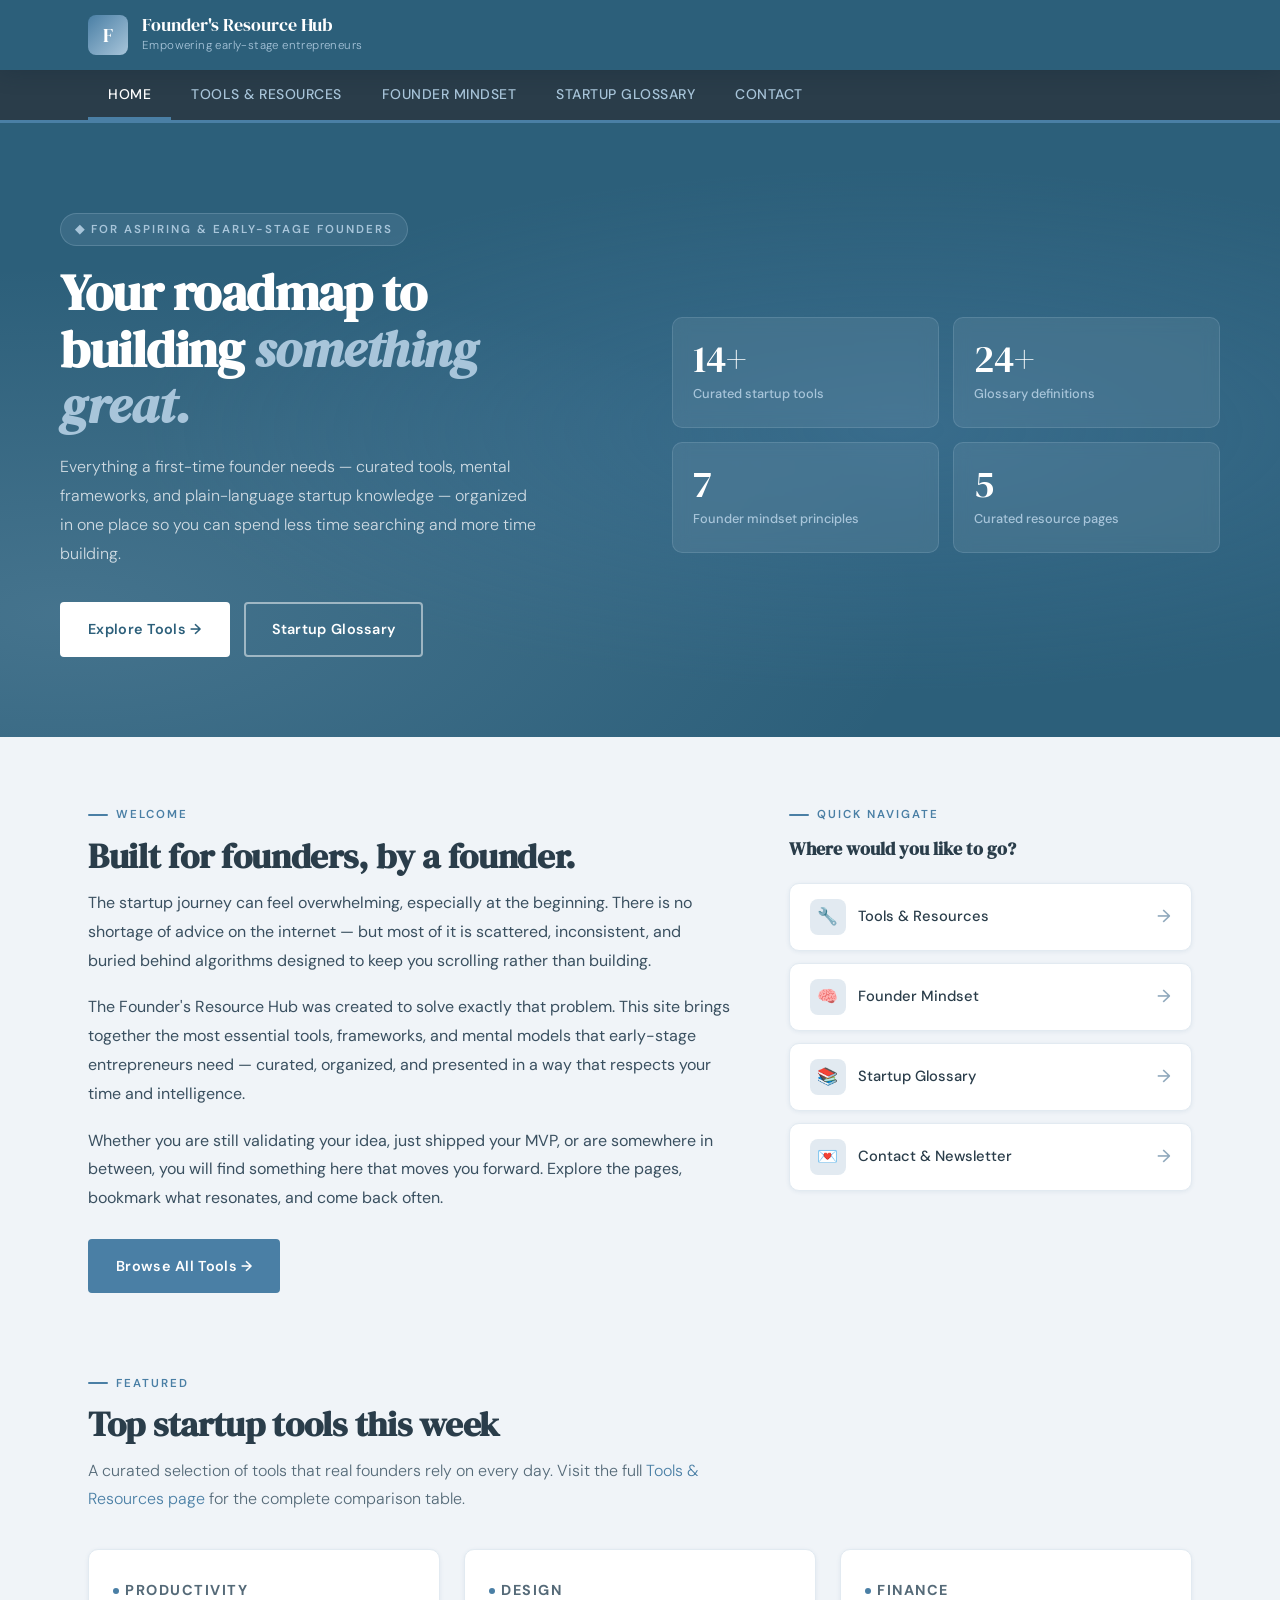
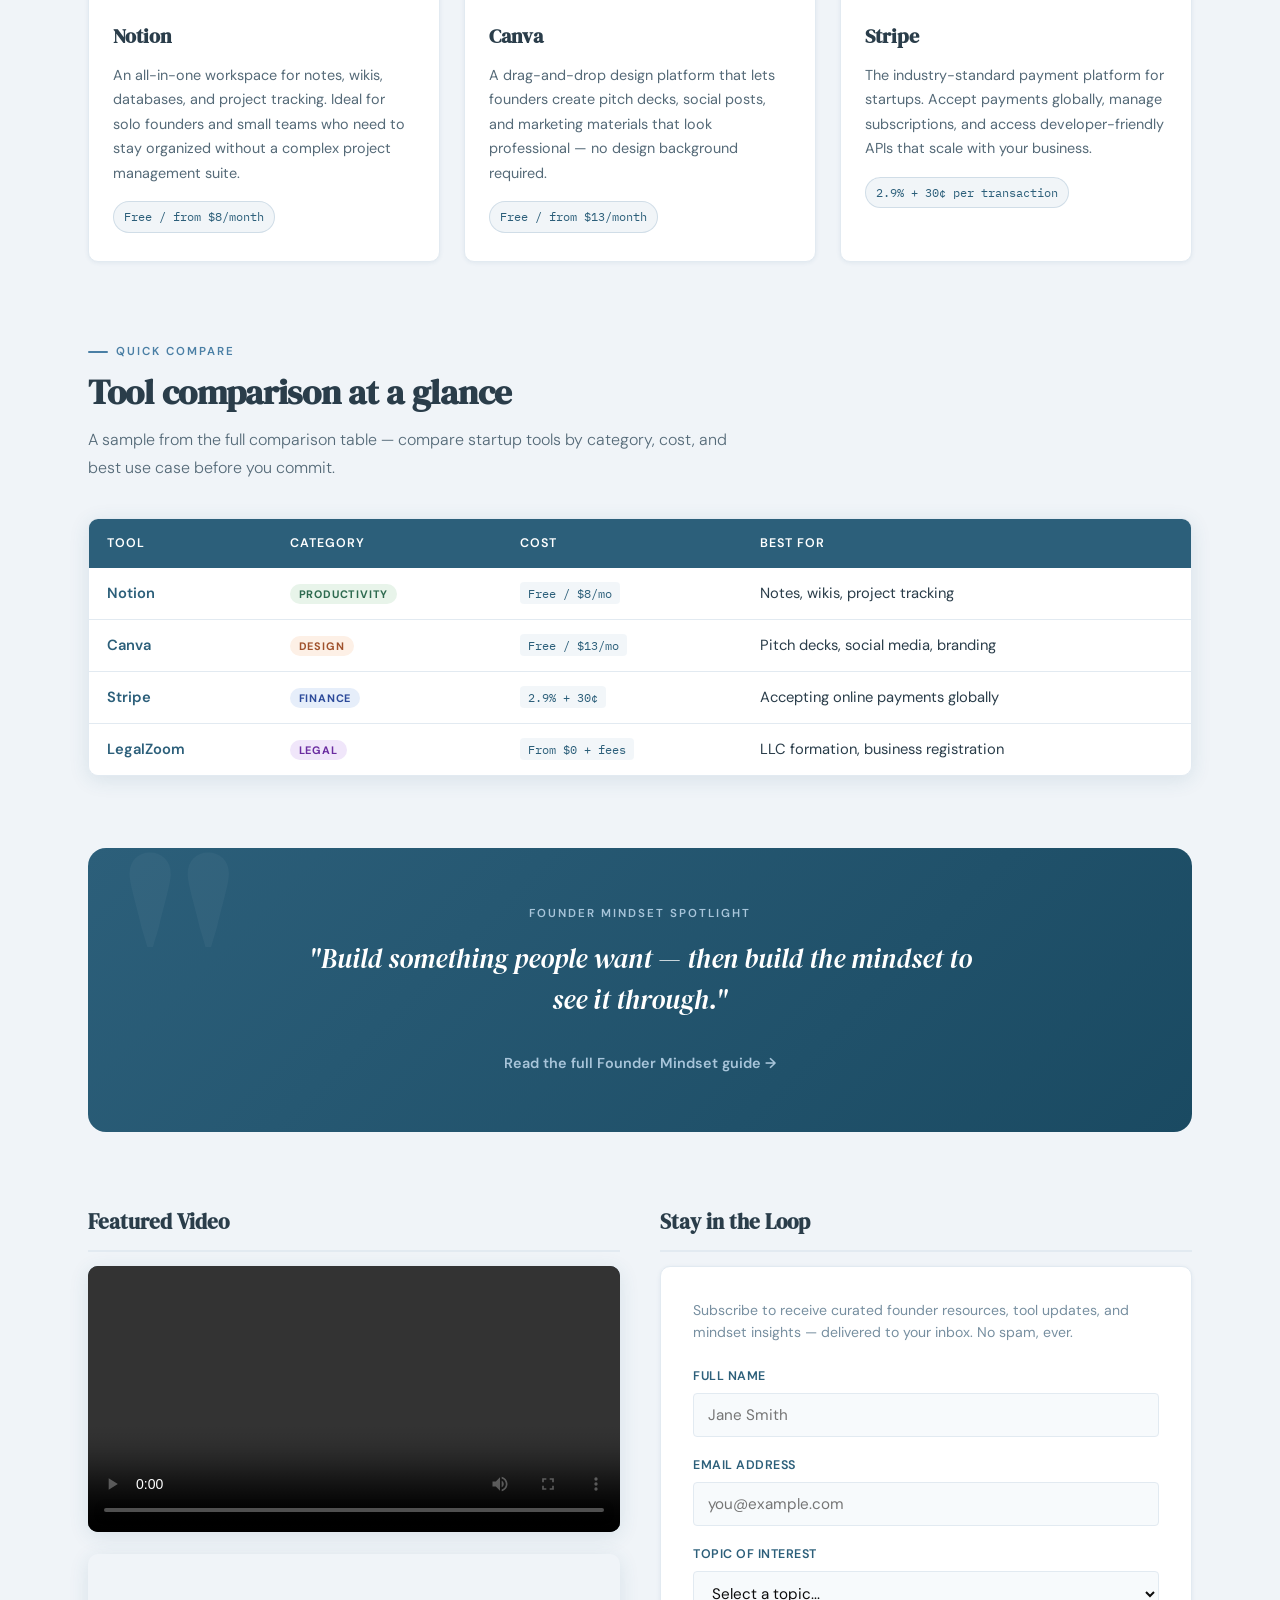
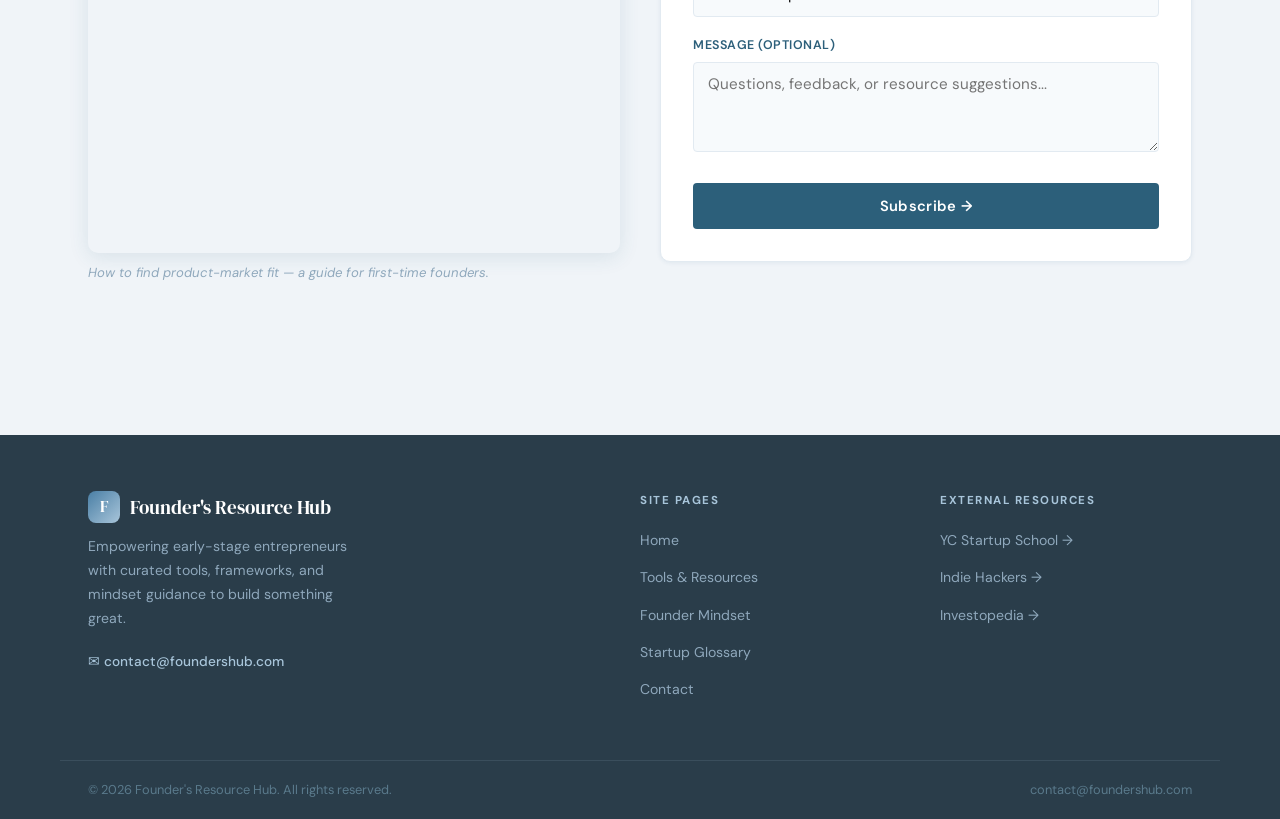
==== commit 123ead4c: "Add files via upload" ====
--- a/index.html
+++ b/index.html
@@ -9,13 +9,21 @@
     <title>Home | Founder's Resource Hub</title>
     <link rel="stylesheet" href="styles.css">
     <link rel="preconnect" href="https://fonts.googleapis.com"><link rel="preconnect" href="https://fonts.gstatic.com" crossorigin><link href="https://fonts.googleapis.com/css2?family=DM+Serif+Display:ital@0;1&family=DM+Sans:wght@300;400;500;600&family=IBM+Plex+Mono:wght@400;500&display=swap" rel="stylesheet">
+    <!-- Google Analytics 4 -->
+    <script async src="https://www.googletagmanager.com/gtag/js?id=G-FOUNDERHUB"></script>
+    <script>
+        window.dataLayer = window.dataLayer || [];
+        function gtag(){dataLayer.push(arguments);}
+        gtag('js', new Date());
+        gtag('config', 'G-FOUNDERHUB');
+    </script>
 </head>
 <body>
 
-    <header>
+    <header role="banner">
         <div class="header-inner">
             <div class="logo-wrap">
-                <div class="logo-mark">F</div>
+                <div class="logo-mark" aria-label="Founder's Resource Hub logo">F</div>
                 <div>
                     <div class="site-name">Founder's Resource Hub</div>
                     <div class="site-tagline">Empowering early-stage entrepreneurs</div>
@@ -23,7 +31,7 @@
             </div>
         </div>
     </header>
-    <nav>
+    <nav role="navigation" aria-label="Main navigation">
         <ul>
             <li><a href="index.html" class="active">Home</a></li>
             <li><a href="tools.html">Tools &amp; Resources</a></li>
@@ -66,7 +74,7 @@
         </div>
     </section>
 
-    <main>
+    <main role="main">
 
         <!-- WELCOME + QUICK NAV -->
         <div class="section welcome-grid">
@@ -185,13 +193,13 @@
         <section class="section bottom-row">
             <div>
                 <h3 class="panel-heading">Featured Video</h3>
-                <!-- HTML5 video tag (required for project) -->
-                <video controls style="display:none;">
+                <!-- HTML5 video tag (required for project — uses a publicly available short sample video) -->
+                <video controls width="100%" style="border-radius:var(--radius-md);box-shadow:var(--shadow-md);margin-bottom:14px;background:var(--dark-gray);" poster="">
                     <source src="video/founder-intro.mp4" type="video/mp4">
                     Your browser does not support the HTML5 video tag.
                 </video>
 
-                <!-- YouTube embed -->
+                <!-- YouTube embed (full-length founder content) -->
                 <div style="border-radius:var(--radius-md);overflow:hidden;box-shadow:var(--shadow-md);">
                     <div style="position:relative;padding-bottom:56.25%;height:0;overflow:hidden;">
                         <iframe
@@ -241,7 +249,7 @@
 
     </main>
 
-    <footer>
+    <footer role="contentinfo">
         <div class="footer-inner">
             <div class="footer-brand">
                 <div class="footer-logo">
@@ -277,4 +285,4 @@
     </footer>
 
 </body>
-</html>
+</html>
